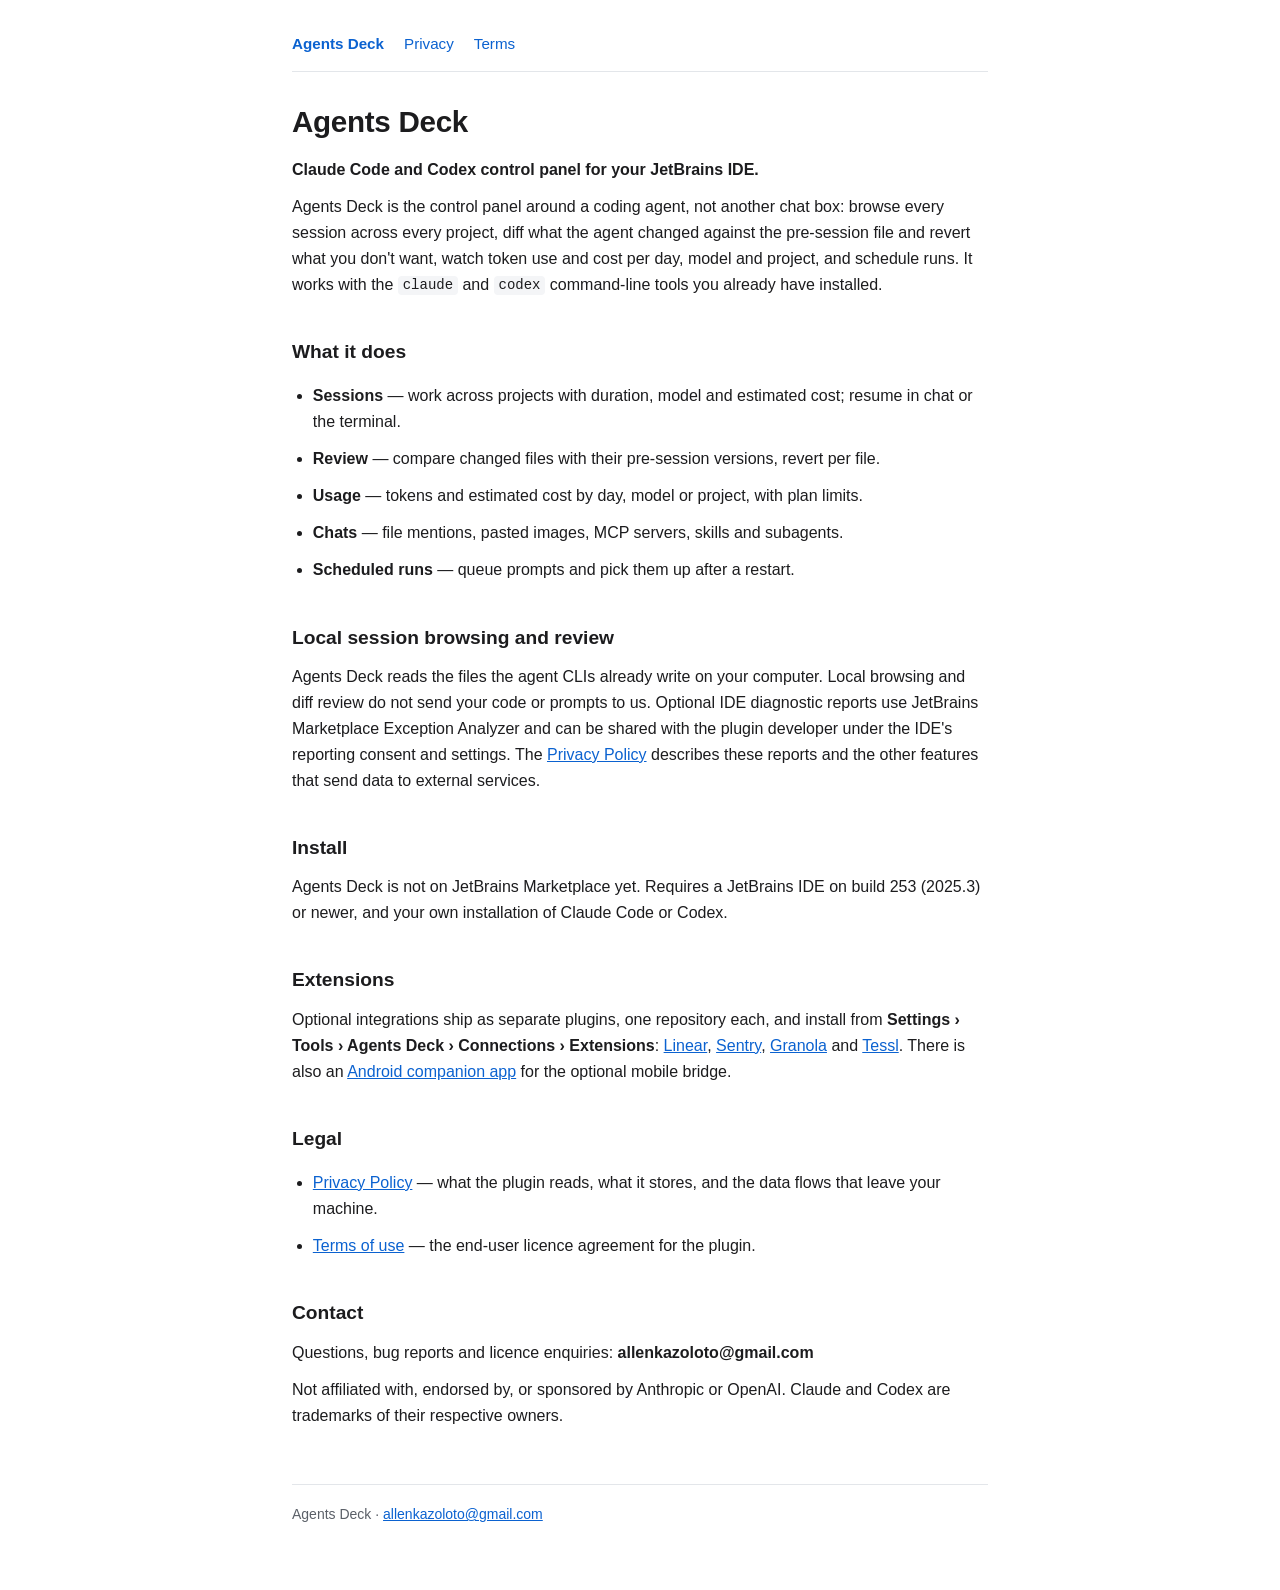
==== index.html @ f5f43ccc "Publish the vendor site Generated by scripts/publish-site.sh from site/index.md, PRIVACY.md and EULA" ====
<!DOCTYPE html>
<html lang="en">
<head>
<meta charset="utf-8">
<meta name="viewport" content="width=device-width, initial-scale=1">
<title>Agents Deck</title>
<meta name="description" content="Claude Code and Codex control panel for your JetBrains IDE.">
<style>
:root { color-scheme: light dark; --fg: #1c1c1e; --dim: #5b6068; --bg: #ffffff;
        --rule: #e3e6ea; --link: #0b62d0; --code: #f4f5f7; }
@media (prefers-color-scheme: dark) {
  :root { --fg: #e6e7ea; --dim: #9aa1ab; --bg: #17181b; --rule: #2c2e33;
          --link: #79b2ff; --code: #22242a; }
}
* { box-sizing: border-box; }
body { margin: 0; background: var(--bg); color: var(--fg); font: 16px/1.62 -apple-system,
       BlinkMacSystemFont, "Segoe UI", Roboto, Helvetica, Arial, sans-serif;
       -webkit-text-size-adjust: 100%; }
.wrap { max-width: 46rem; margin: 0 auto; padding: 2rem 1.25rem 4rem; }
nav { display: flex; gap: 1.25rem; align-items: baseline; flex-wrap: wrap;
      padding-bottom: .9rem; margin-bottom: 2rem; border-bottom: 1px solid var(--rule);
      font-size: .95rem; }
nav .brand { font-weight: 600; }
nav a { color: var(--link); text-decoration: none; }
nav a:hover { text-decoration: underline; }
h1 { font-size: 1.85rem; line-height: 1.25; margin: 0 0 1rem; letter-spacing: -.01em; }
h2 { font-size: 1.2rem; margin: 2.4rem 0 .7rem; }
h3 { font-size: 1.02rem; margin: 1.8rem 0 .5rem; }
h4 { font-size: .98rem; margin: 1.4rem 0 .4rem; }
p, li { margin: .7rem 0; }
ul { padding-left: 1.3rem; }
a { color: var(--link); }
code { background: var(--code); border-radius: 4px; padding: .1em .35em;
       font: .875em/1.4 ui-monospace, SFMono-Regular, Menlo, Consolas, monospace;
       overflow-wrap: anywhere; }
hr { border: 0; border-top: 1px solid var(--rule); margin: 2.2rem 0; }
footer { margin-top: 3.5rem; padding-top: 1.1rem; border-top: 1px solid var(--rule);
         color: var(--dim); font-size: .875rem; }
footer a { color: var(--link); }
</style>
</head>
<body>
<div class="wrap">
<nav><span class="brand"><a href="./">Agents Deck</a></span>
<a href="./privacy/">Privacy</a>
<a href="./eula/">Terms</a></nav>
<h1>Agents Deck</h1>
<p><strong>Claude Code and Codex control panel for your JetBrains IDE.</strong></p>
<p>Agents Deck is the control panel around a coding agent, not another chat box: browse every session across every project, diff what the agent changed against the pre-session file and revert what you don't want, watch token use and cost per day, model and project, and schedule runs. It works with the <code>claude</code> and <code>codex</code> command-line tools you already have installed.</p>
<h2 id="what-it-does">What it does</h2>
<ul>
<li><strong>Sessions</strong> — work across projects with duration, model and estimated cost; resume in chat or the terminal.</li>
<li><strong>Review</strong> — compare changed files with their pre-session versions, revert per file.</li>
<li><strong>Usage</strong> — tokens and estimated cost by day, model or project, with plan limits.</li>
<li><strong>Chats</strong> — file mentions, pasted images, MCP servers, skills and subagents.</li>
<li><strong>Scheduled runs</strong> — queue prompts and pick them up after a restart.</li>
</ul>
<h2 id="local-session-browsing-and-review">Local session browsing and review</h2>
<p>Agents Deck reads the files the agent CLIs already write on your computer. Local browsing and diff review do not send your code or prompts to us. Optional IDE diagnostic reports use JetBrains Marketplace Exception Analyzer and can be shared with the plugin developer under the IDE's reporting consent and settings. The <a href="privacy/">Privacy Policy</a> describes these reports and the other features that send data to external services.</p>
<h2 id="install">Install</h2>
<p>Agents Deck is not on JetBrains Marketplace yet. Requires a JetBrains IDE on build 253 (2025.3) or newer, and your own installation of Claude Code or Codex.</p>
<h2 id="extensions">Extensions</h2>
<p>Optional integrations ship as separate plugins, one repository each, and install from <strong>Settings › Tools › Agents Deck › Connections › Extensions</strong>: <a href="https://github.com/alenkazoloto/agents-deck-linear">Linear</a>, <a href="https://github.com/alenkazoloto/agents-deck-sentry">Sentry</a>, <a href="https://github.com/alenkazoloto/agents-deck-granola">Granola</a> and <a href="https://github.com/alenkazoloto/agents-deck-tessl">Tessl</a>. There is also an <a href="https://github.com/alenkazoloto/agent-deck-android">Android companion app</a> for the optional mobile bridge.</p>
<h2 id="legal">Legal</h2>
<ul>
<li><a href="privacy/">Privacy Policy</a> — what the plugin reads, what it stores, and the data flows that leave your machine.</li>
<li><a href="eula/">Terms of use</a> — the end-user licence agreement for the plugin.</li>
</ul>
<h2 id="contact">Contact</h2>
<p>Questions, bug reports and licence enquiries: <strong>allenkazoloto@gmail.com</strong></p>
<p>Not affiliated with, endorsed by, or sponsored by Anthropic or OpenAI. Claude and Codex are trademarks of their respective owners.</p>
<footer>Agents Deck · <a href="mailto:allenkazoloto@gmail.com">allenkazoloto@gmail.com</a></footer>
</div>
</body>
</html>
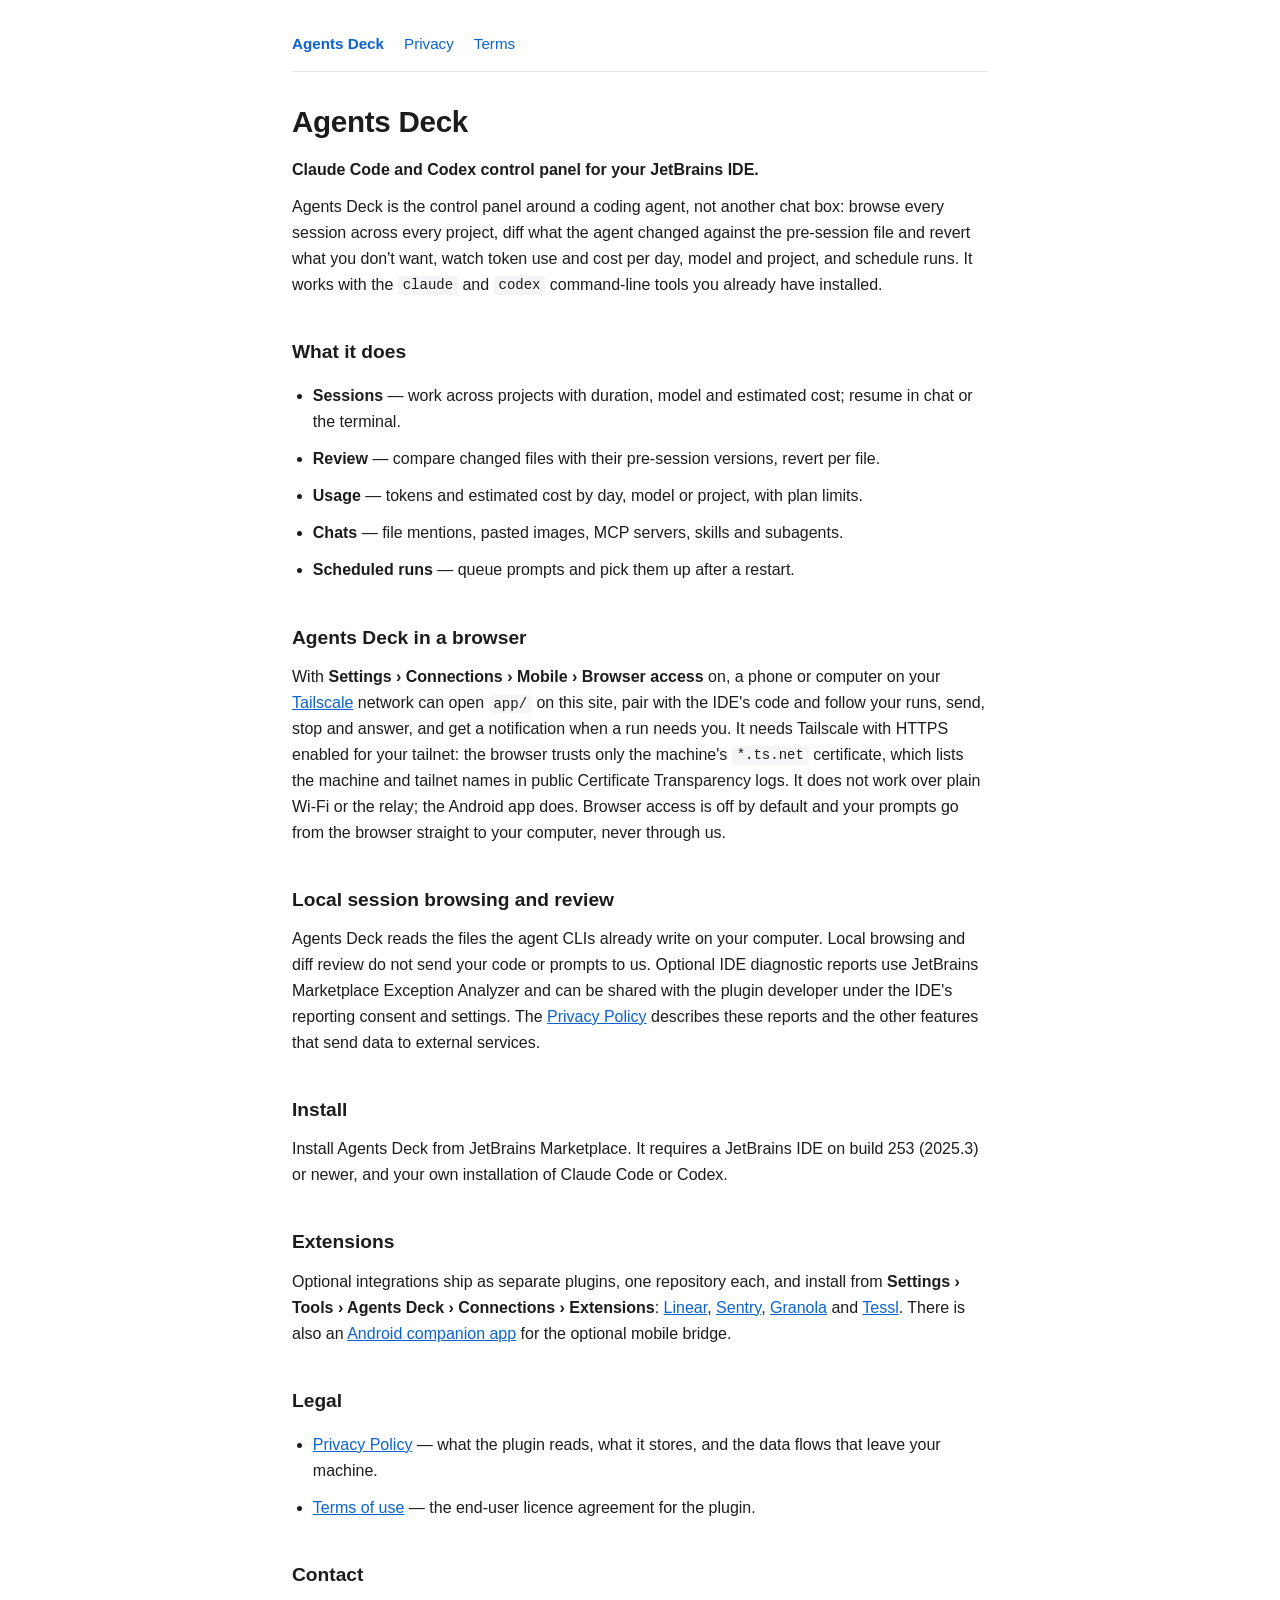
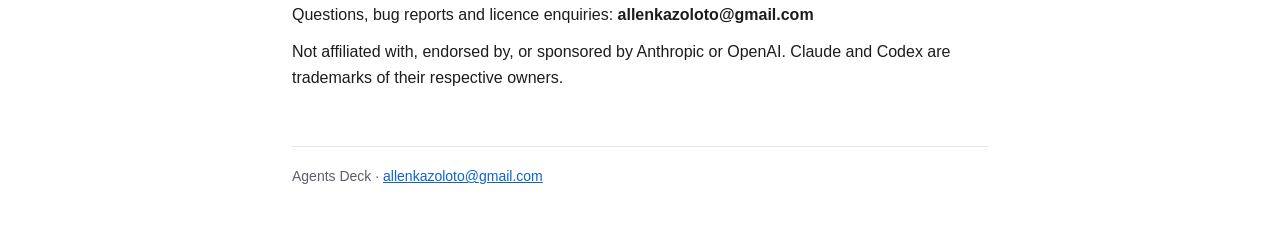
==== commit 0c69e09d: "Publish the vendor site Generated by scripts/publish-site.sh from site/index.md, PRIVACY.md, EULA.md" ====
--- a/index.html
+++ b/index.html
@@ -55,10 +55,12 @@
 <li><strong>Chats</strong> — file mentions, pasted images, MCP servers, skills and subagents.</li>
 <li><strong>Scheduled runs</strong> — queue prompts and pick them up after a restart.</li>
 </ul>
+<h2 id="agents-deck-in-a-browser">Agents Deck in a browser</h2>
+<p>With <strong>Settings › Connections › Mobile › Browser access</strong> on, a phone or computer on your <a href="https://tailscale.com">Tailscale</a> network can open <code>app/</code> on this site, pair with the IDE's code and follow your runs, send, stop and answer, and get a notification when a run needs you. It needs Tailscale with HTTPS enabled for your tailnet: the browser trusts only the machine's <code>*.ts.net</code> certificate, which lists the machine and tailnet names in public Certificate Transparency logs. It does not work over plain Wi-Fi or the relay; the Android app does. Browser access is off by default and your prompts go from the browser straight to your computer, never through us.</p>
 <h2 id="local-session-browsing-and-review">Local session browsing and review</h2>
 <p>Agents Deck reads the files the agent CLIs already write on your computer. Local browsing and diff review do not send your code or prompts to us. Optional IDE diagnostic reports use JetBrains Marketplace Exception Analyzer and can be shared with the plugin developer under the IDE's reporting consent and settings. The <a href="privacy/">Privacy Policy</a> describes these reports and the other features that send data to external services.</p>
 <h2 id="install">Install</h2>
-<p>Agents Deck is not on JetBrains Marketplace yet. Requires a JetBrains IDE on build 253 (2025.3) or newer, and your own installation of Claude Code or Codex.</p>
+<p>Install Agents Deck from JetBrains Marketplace. It requires a JetBrains IDE on build 253 (2025.3) or newer, and your own installation of Claude Code or Codex.</p>
 <h2 id="extensions">Extensions</h2>
 <p>Optional integrations ship as separate plugins, one repository each, and install from <strong>Settings › Tools › Agents Deck › Connections › Extensions</strong>: <a href="https://github.com/alenkazoloto/agents-deck-linear">Linear</a>, <a href="https://github.com/alenkazoloto/agents-deck-sentry">Sentry</a>, <a href="https://github.com/alenkazoloto/agents-deck-granola">Granola</a> and <a href="https://github.com/alenkazoloto/agents-deck-tessl">Tessl</a>. There is also an <a href="https://github.com/alenkazoloto/agent-deck-android">Android companion app</a> for the optional mobile bridge.</p>
 <h2 id="legal">Legal</h2>
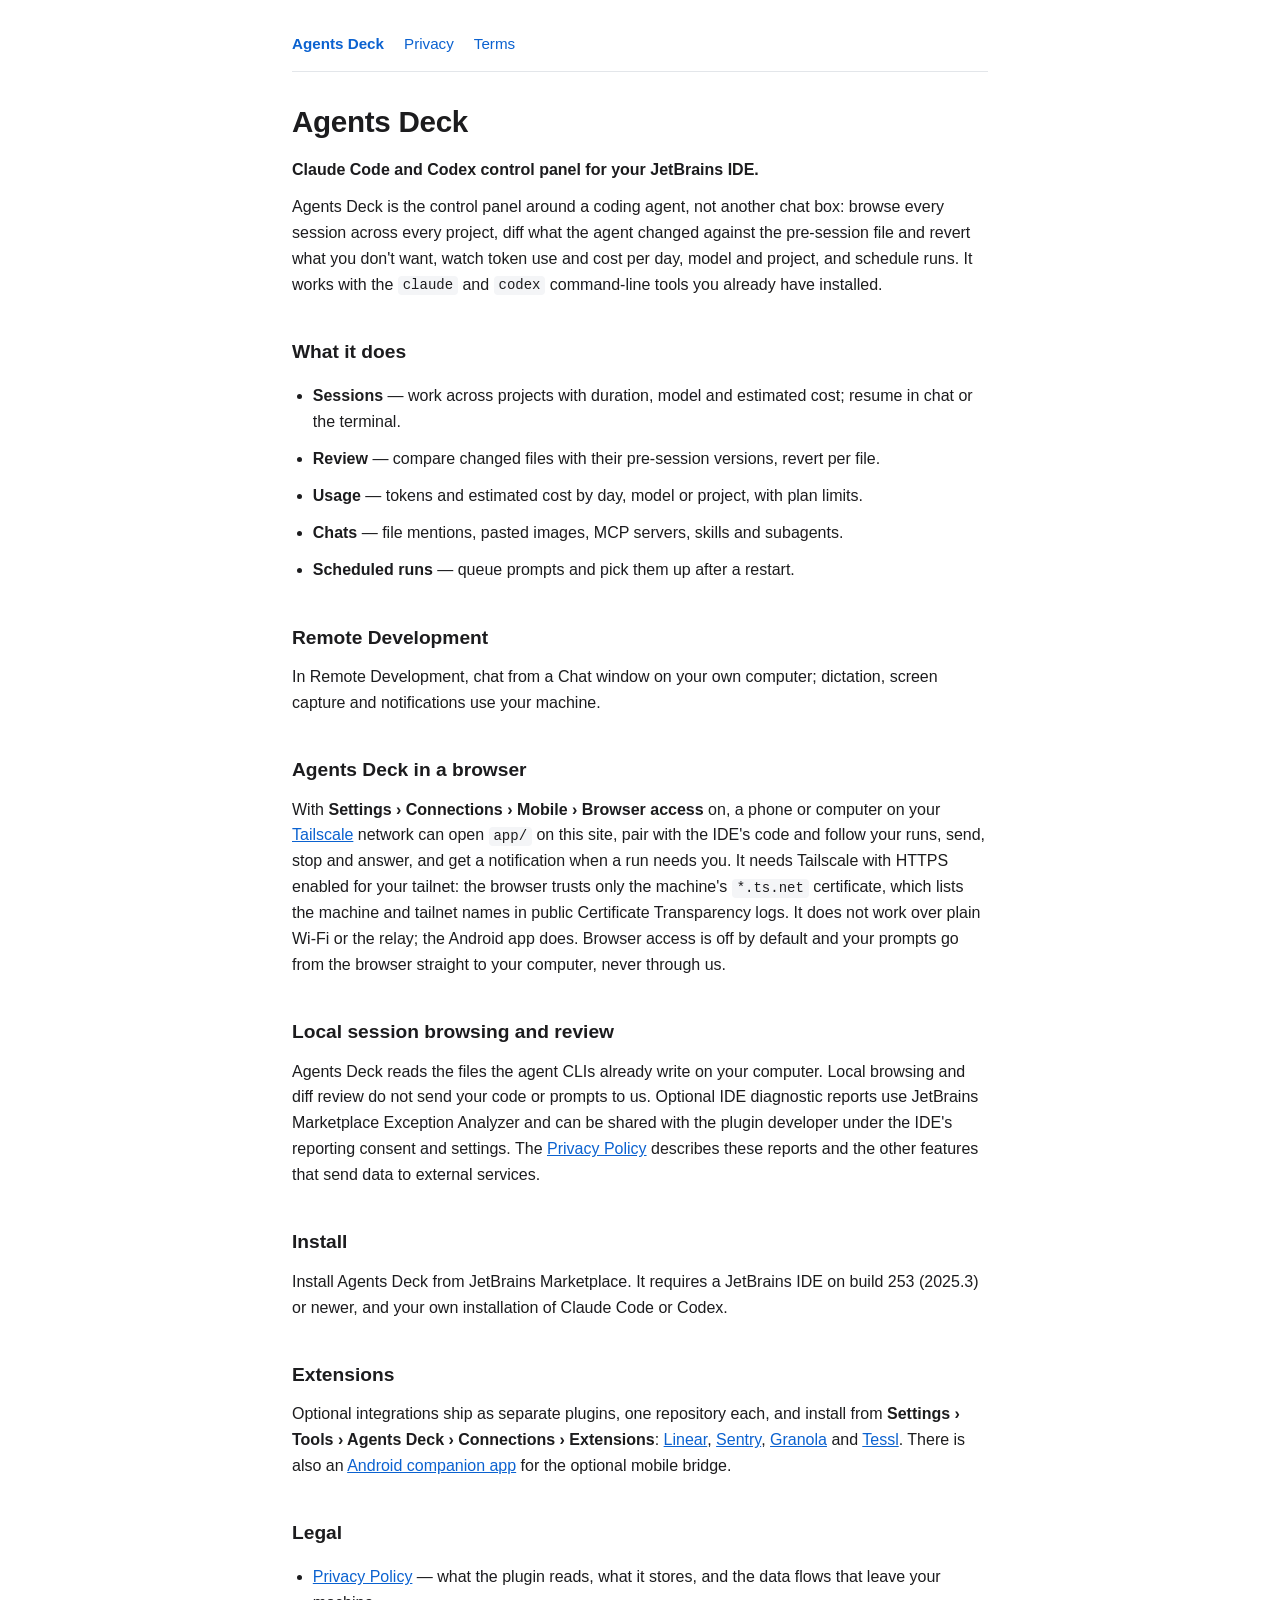
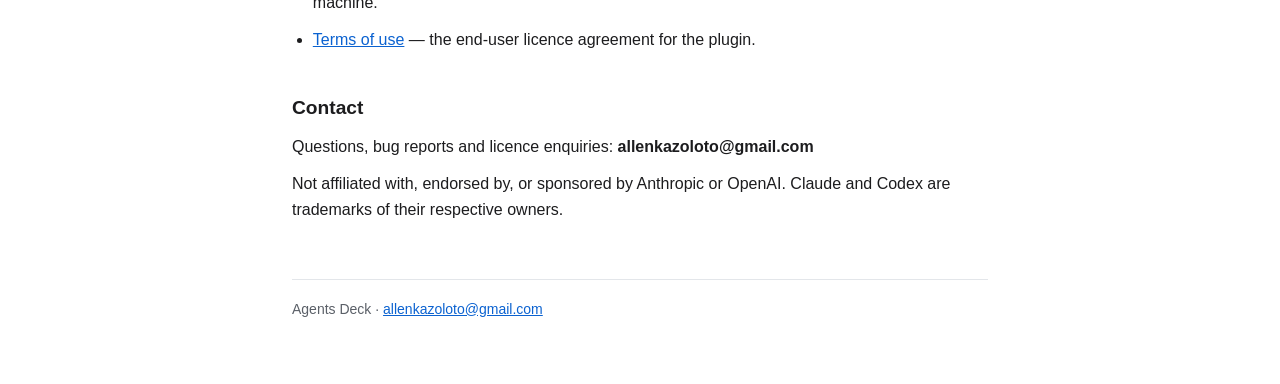
==== commit 0b4f6620: "Publish the vendor site Generated by scripts/publish-site.sh from site/index.md, PRIVACY.md, EULA.md" ====
--- a/index.html
+++ b/index.html
@@ -55,6 +55,8 @@
 <li><strong>Chats</strong> — file mentions, pasted images, MCP servers, skills and subagents.</li>
 <li><strong>Scheduled runs</strong> — queue prompts and pick them up after a restart.</li>
 </ul>
+<h2 id="remote-development">Remote Development</h2>
+<p>In Remote Development, chat from a Chat window on your own computer; dictation, screen capture and notifications use your machine.</p>
 <h2 id="agents-deck-in-a-browser">Agents Deck in a browser</h2>
 <p>With <strong>Settings › Connections › Mobile › Browser access</strong> on, a phone or computer on your <a href="https://tailscale.com">Tailscale</a> network can open <code>app/</code> on this site, pair with the IDE's code and follow your runs, send, stop and answer, and get a notification when a run needs you. It needs Tailscale with HTTPS enabled for your tailnet: the browser trusts only the machine's <code>*.ts.net</code> certificate, which lists the machine and tailnet names in public Certificate Transparency logs. It does not work over plain Wi-Fi or the relay; the Android app does. Browser access is off by default and your prompts go from the browser straight to your computer, never through us.</p>
 <h2 id="local-session-browsing-and-review">Local session browsing and review</h2>
